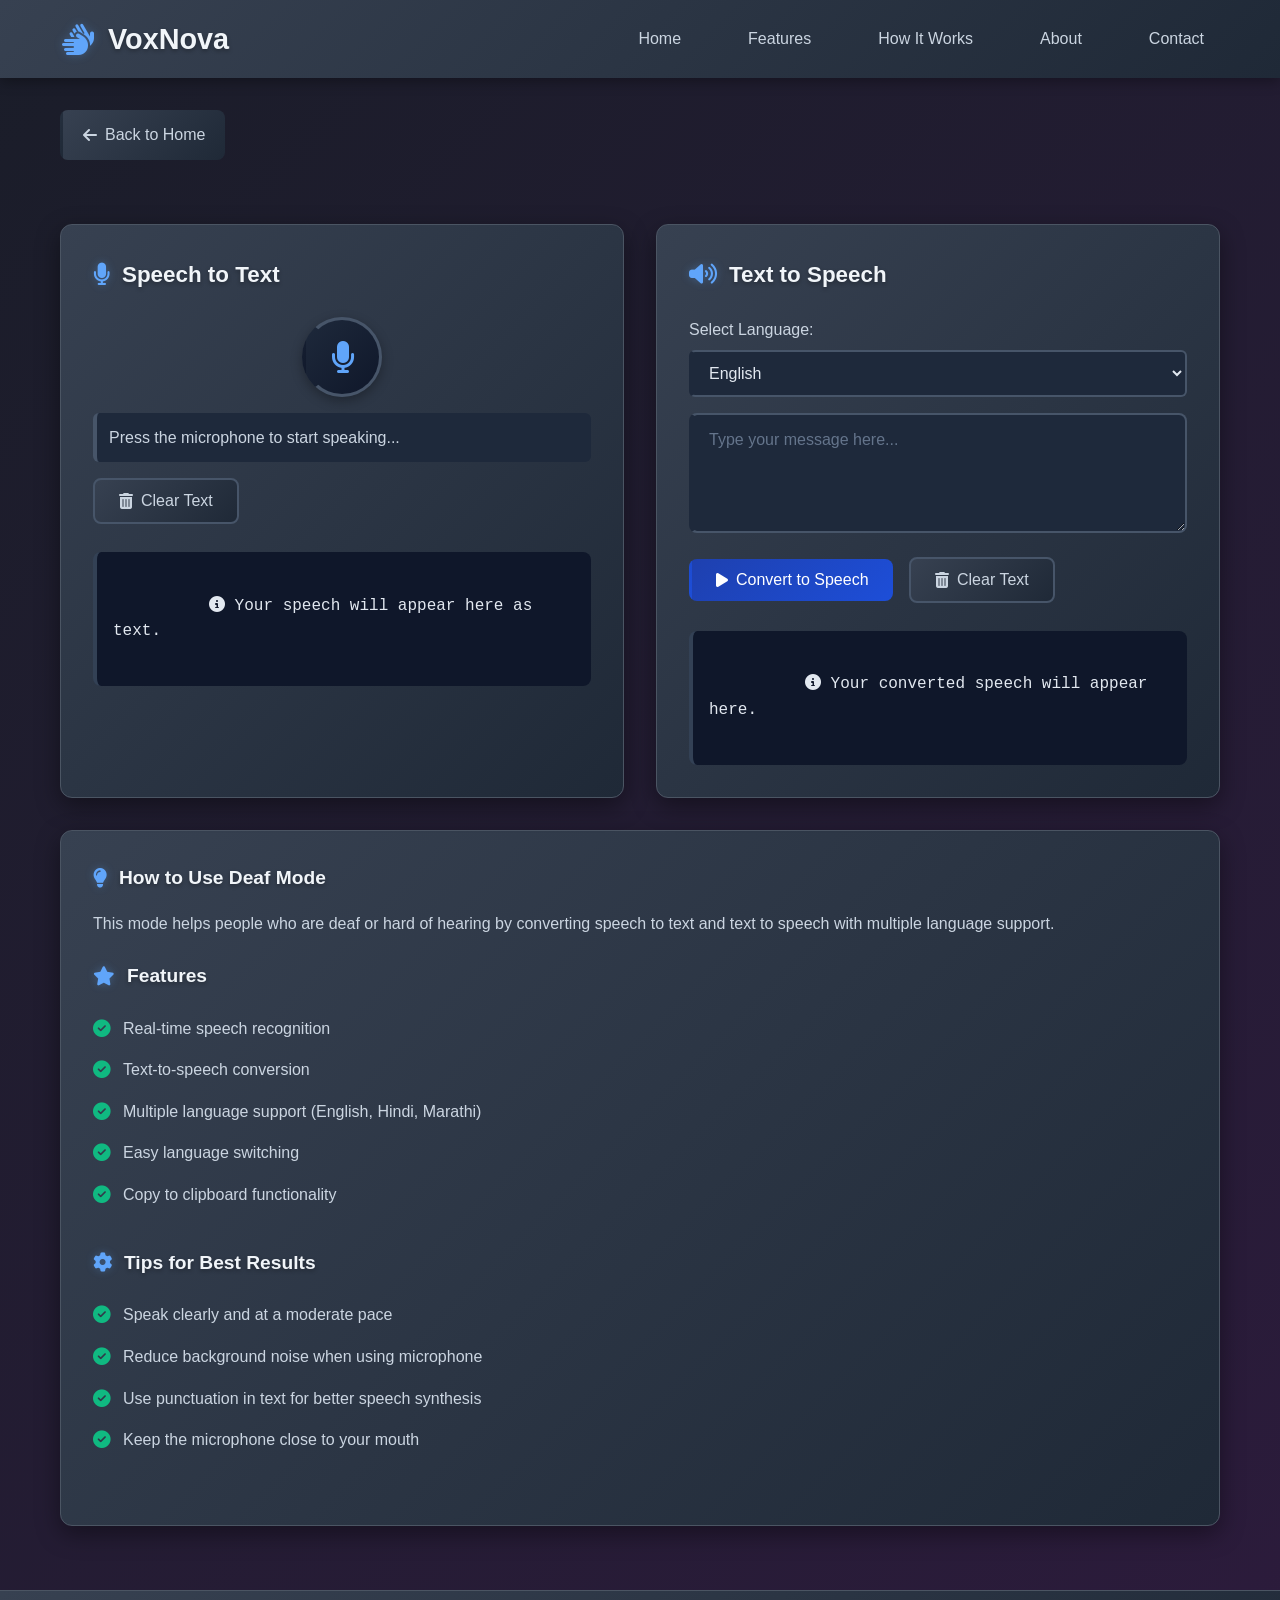
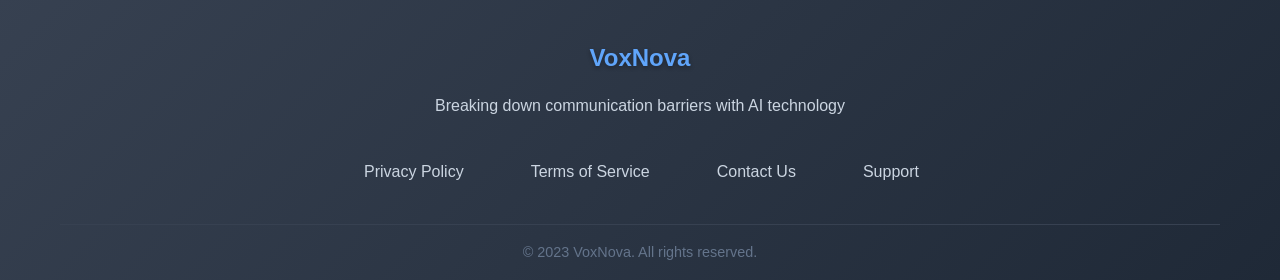
==== templates/deaf.html @ 449f7f17 "`Removed multiple files from the VoxNova project, including HTML templates and CSS stylesheets, as w" ====
<!DOCTYPE html>
<html lang="en">
<head>
  <meta charset="UTF-8">
  <meta name="viewport" content="width=device-width, initial-scale=1.0">
  <title>VoxNova - Deaf Mode</title>
  <link rel="stylesheet" href="https://cdnjs.cloudflare.com/ajax/libs/font-awesome/6.4.0/css/all.min.css">
</head>
<style>
  * {
  margin: 0;
  padding: 0;
  box-sizing: border-box;
}

body {
  font-family: 'Segoe UI', Tahoma, Geneva, Verdana, sans-serif;
  background: linear-gradient(135deg, #1a1d29 0%, #2d1b3d 100%);
  color: #e2e8f0;
  line-height: 1.6;
  min-height: 100vh;
}

.container {
  max-width: 1200px;
  margin: 0 auto;
  padding: 0 20px;
}

/* Header Styles */
header {
  background: linear-gradient(135deg, #374151 0%, #1f2937 100%);
  padding: 1rem 0;
  box-shadow: 0 4px 12px rgba(0, 0, 0, 0.3);
  position: sticky;
  top: 0;
  z-index: 100;
}

.header-content {
  display: flex;
  justify-content: space-between;
  align-items: center;
}

.logo {
  display: flex;
  align-items: center;
  gap: 12px;
}

.logo-icon {
  font-size: 2rem;
  color: #60a5fa;
  text-shadow: 0 0 10px rgba(96, 165, 250, 0.3);
}

.logo h1 {
  color: #f1f5f9;
  font-size: 1.8rem;
  font-weight: 700;
  text-shadow: 0 2px 4px rgba(0, 0, 0, 0.3);
}

nav ul {
  display: flex;
  list-style: none;
  gap: 2rem;
}

nav a {
  color: #cbd5e1;
  text-decoration: none;
  font-weight: 500;
  padding: 8px 16px;
  border-radius: 6px;
  transition: all 0.3s ease;
  border-left: 3px solid transparent;
}

nav a:hover {
  color: #60a5fa;
  background: rgba(96, 165, 250, 0.1);
  border-left: 3px solid #60a5fa;
  box-shadow: 0 4px 12px rgba(96, 165, 250, 0.2);
}

/* Back Button */
.back-btn {
  display: inline-flex;
  align-items: center;
  gap: 8px;
  color: #cbd5e1;
  text-decoration: none;
  padding: 12px 20px;
  margin: 2rem 0;
  background: linear-gradient(135deg, #374151 0%, #1f2937 100%);
  border-radius: 8px;
  border-left: 3px solid transparent;
  transition: all 0.3s ease;
  font-weight: 500;
}

.back-btn:hover {
  color: #60a5fa;
  border-left: 3px solid #60a5fa;
  box-shadow: 0 6px 16px rgba(96, 165, 250, 0.25);
  transform: translateY(-2px);
}

/* Main Content */
.main-content {
  display: grid;
  grid-template-columns: 1fr 1fr;
  gap: 2rem;
  margin: 2rem 0;
}

.box {
  background: linear-gradient(135deg, #374151 0%, #1f2937 100%);
  padding: 2rem;
  border-radius: 12px;
  box-shadow: 0 8px 24px rgba(0, 0, 0, 0.4);
  border: 1px solid #4b5563;
}

.box h2 {
  color: #f1f5f9;
  margin-bottom: 1.5rem;
  display: flex;
  align-items: center;
  gap: 12px;
  font-size: 1.4rem;
  text-shadow: 0 2px 4px rgba(0, 0, 0, 0.3);
}

.box h2 i {
  color: #60a5fa;
  text-shadow: 0 0 8px rgba(96, 165, 250, 0.3);
}

/* Microphone Button */
.mic-btn {
  width: 80px;
  height: 80px;
  border-radius: 50%;
  background: linear-gradient(135deg, #1e293b, #0f172a);
  border: 3px solid #475569;
  color: #60a5fa;
  font-size: 2rem;
  cursor: pointer;
  transition: all 0.3s ease;
  display: flex;
  align-items: center;
  justify-content: center;
  margin: 1rem auto;
  box-shadow: 0 4px 12px rgba(0, 0, 0, 0.3);
  border-left: 4px solid transparent;
}

.mic-btn:hover {
  border-left: 4px solid #60a5fa;
  box-shadow: 0 8px 24px rgba(96, 165, 250, 0.3);
  transform: translateY(-2px);
  background: linear-gradient(135deg, #334155, #1e293b);
}

.mic-btn.active {
  background: linear-gradient(135deg, #dc2626, #991b1b);
  border-color: #ef4444;
  animation: pulse 1.5s infinite;
}

@keyframes pulse {
  0%, 100% { transform: scale(1); }
  50% { transform: scale(1.05); }
}

/* Language Selector */
.language-selector {
  margin-bottom: 1rem;
}

.language-selector label {
  display: block;
  color: #cbd5e1;
  margin-bottom: 8px;
  font-weight: 500;
}

.language-selector select {
  width: 100%;
  padding: 12px;
  background: #1e293b;
  border: 2px solid #475569;
  border-left: 4px solid transparent;
  border-radius: 6px;
  color: #e2e8f0;
  font-size: 1rem;
  transition: all 0.3s ease;
}

.language-selector select:focus {
  outline: none;
  border-left: 4px solid #60a5fa;
  box-shadow: 0 4px 12px rgba(96, 165, 250, 0.2);
}

/* Textarea */
textarea {
  width: 100%;
  min-height: 120px;
  padding: 16px;
  background: #1e293b;
  border: 2px solid #475569;
  border-left: 4px solid transparent;
  border-radius: 8px;
  color: #e2e8f0;
  font-family: inherit;
  font-size: 1rem;
  resize: vertical;
  transition: all 0.3s ease;
  margin-bottom: 1rem;
}

textarea:focus {
  outline: none;
  border-left: 4px solid #60a5fa;
  box-shadow: 0 4px 12px rgba(96, 165, 250, 0.2);
}

textarea::placeholder {
  color: #64748b;
}

/* Buttons */
.btn {
  background: linear-gradient(135deg, #1e40af, #1d4ed8);
  color: white;
  border: none;
  padding: 12px 24px;
  border-radius: 8px;
  cursor: pointer;
  font-size: 1rem;
  font-weight: 500;
  transition: all 0.3s ease;
  display: inline-flex;
  align-items: center;
  gap: 8px;
  margin-right: 12px;
  margin-bottom: 12px;
  border-left: 3px solid transparent;
}

.btn:hover {
  background: linear-gradient(135deg, #2563eb, #1e40af);
  border-left: 3px solid #60a5fa;
  box-shadow: 0 6px 16px rgba(96, 165, 250, 0.3);
  transform: translateY(-2px);
}

.btn-secondary {
  background: linear-gradient(135deg, #374151, #1f2937);
  color: #cbd5e1;
  border: 2px solid #475569;
}

.btn-secondary:hover {
  background: linear-gradient(135deg, #4b5563, #374151);
  border-left: 3px solid #60a5fa;
  box-shadow: 0 6px 16px rgba(96, 165, 250, 0.2);
  color: #e2e8f0;
}

/* Status and Output */
.status {
  background: #1e293b;
  padding: 12px;
  border-radius: 6px;
  margin: 1rem 0;
  color: #cbd5e1;
  border-left: 4px solid #475569;
  font-weight: 500;
}

.output {
  background: #0f172a;
  padding: 16px;
  border-radius: 8px;
  margin-top: 1rem;
  color: #e2e8f0;
  border-left: 4px solid #334155;
  min-height: 60px;
  font-family: 'Courier New', monospace;
  white-space: pre-wrap;
  word-wrap: break-word;
}

/* Info Panel */
.info-panel {
  background: linear-gradient(135deg, #374151 0%, #1f2937 100%);
  padding: 2rem;
  border-radius: 12px;
  margin: 2rem 0;
  box-shadow: 0 8px 24px rgba(0, 0, 0, 0.4);
  border: 1px solid #4b5563;
}

.info-panel h3 {
  color: #f1f5f9;
  margin-bottom: 1rem;
  display: flex;
  align-items: center;
  gap: 12px;
  font-size: 1.2rem;
  text-shadow: 0 2px 4px rgba(0, 0, 0, 0.3);
}

.info-panel h3 i {
  color: #60a5fa;
  text-shadow: 0 0 8px rgba(96, 165, 250, 0.3);
}

.info-panel p {
  color: #cbd5e1;
  margin-bottom: 1.5rem;
  line-height: 1.7;
}

.feature-list {
  list-style: none;
  margin-bottom: 2rem;
}

.feature-list li {
  color: #cbd5e1;
  padding: 8px 0;
  display: flex;
  align-items: center;
  gap: 12px;
}

.feature-list li i {
  color: #10b981;
  font-size: 1.1rem;
}

/* Footer */
footer {
  background: linear-gradient(135deg, #374151 0%, #1f2937 100%);
  padding: 3rem 0 1rem;
  margin-top: 4rem;
  border-top: 1px solid #4b5563;
}

.footer-content {
  text-align: center;
}

.footer-logo {
  font-size: 1.5rem;
  font-weight: 700;
  color: #60a5fa;
  margin-bottom: 1rem;
  text-shadow: 0 2px 4px rgba(0, 0, 0, 0.3);
}

.footer-content p {
  color: #cbd5e1;
  margin-bottom: 2rem;
}

.footer-links {
  display: flex;
  justify-content: center;
  gap: 2rem;
  margin-bottom: 2rem;
  flex-wrap: wrap;
}

.footer-links a {
  color: #cbd5e1;
  text-decoration: none;
  padding: 8px 16px;
  border-radius: 6px;
  transition: all 0.3s ease;
  border-left: 3px solid transparent;
}

.footer-links a:hover {
  color: #60a5fa;
  background: rgba(96, 165, 250, 0.1);
  border-left: 3px solid #60a5fa;
  box-shadow: 0 4px 12px rgba(96, 165, 250, 0.2);
}

.copyright {
  color: #64748b;
  font-size: 0.9rem;
  padding-top: 1rem;
  border-top: 1px solid #374151;
}

/* Responsive Design */
@media (max-width: 768px) {
  .main-content {
    grid-template-columns: 1fr;
    gap: 1.5rem;
  }
  
  .header-content {
    flex-direction: column;
    gap: 1rem;
  }
  
  nav ul {
    gap: 1rem;
  }
  
  .footer-links {
    flex-direction: column;
    gap: 0.5rem;
  }
  
  .box {
    padding: 1.5rem;
  }
  
  .info-panel {
    padding: 1.5rem;
  }
}

@media (max-width: 480px) {
  .container {
    padding: 0 15px;
  }
  
  .box {
    padding: 1rem;
  }
  
  .info-panel {
    padding: 1rem;
  }
  
  .mic-btn {
    width: 70px;
    height: 70px;
    font-size: 1.5rem;
  }
}
</style>
<body>
  <!-- Header -->
  <header>
    <div class="container header-content">
      <div class="logo">
        <i class="fas fa-hands logo-icon"></i>
        <h1>VoxNova</h1>
      </div>
      <nav>
        <ul>
          <li><a href="index.html">Home</a></li>
          <li><a href="#">Features</a></li>
          <li><a href="#">How It Works</a></li>
          <li><a href="#">About</a></li>
          <li><a href="#">Contact</a></li>
        </ul>
      </nav>
    </div>
  </header>

  <!-- Main Content -->
  <div class="container">
    <a href="index.html" class="back-btn">
      <i class="fas fa-arrow-left"></i> Back to Home
    </a>
    
    <div class="main-content">
      <!-- Speech to Text Box -->
      <div class="box">
        <h2><i class="fas fa-microphone"></i> Speech to Text</h2>
        <button class="mic-btn" id="micButton">
          <i class="fas fa-microphone"></i>
        </button>
        <div class="status" id="status">Press the microphone to start speaking...</div>
        <button class="btn btn-secondary" onclick="clearSttText()">
          <i class="fas fa-trash-alt"></i> Clear Text
        </button>
        <div class="output" id="sttOutput">
          <i class="fas fa-info-circle"></i> Your speech will appear here as text.
        </div>
      </div>
      
      <!-- Text to Speech Box -->
      <div class="box">
        <h2><i class="fas fa-volume-up"></i> Text to Speech</h2>
        
        <div class="language-selector">
          <label for="languageSelect">Select Language:</label>
          <select id="languageSelect">
            <option value="en">English</option>
            <option value="hi">Hindi</option>
            <option value="mr">Marathi</option>
          </select>
        </div>
        
        <textarea id="textInput" placeholder="Type your message here..."></textarea>
        <button class="btn" onclick="convertToSpeech()">
          <i class="fas fa-play"></i> Convert to Speech
        </button>
        <button class="btn btn-secondary" onclick="clearTtsText()">
          <i class="fas fa-trash-alt"></i> Clear Text
        </button>
        <div class="output" id="ttsOutput">
          <i class="fas fa-info-circle"></i> Your converted speech will appear here.
        </div>
      </div>
    </div>
    
    <!-- Info Panel -->
    <div class="info-panel">
      <h3><i class="fas fa-lightbulb"></i> How to Use Deaf Mode</h3>
      <p>This mode helps people who are deaf or hard of hearing by converting speech to text and text to speech with multiple language support.</p>
      
      <h3><i class="fas fa-star"></i> Features</h3>
      <ul class="feature-list">
        <li><i class="fas fa-check-circle"></i> Real-time speech recognition</li>
        <li><i class="fas fa-check-circle"></i> Text-to-speech conversion</li>
        <li><i class="fas fa-check-circle"></i> Multiple language support (English, Hindi, Marathi)</li>
        <li><i class="fas fa-check-circle"></i> Easy language switching</li>
        <li><i class="fas fa-check-circle"></i> Copy to clipboard functionality</li>
      </ul>
      
      <h3><i class="fas fa-cog"></i> Tips for Best Results</h3>
      <ul class="feature-list">
        <li><i class="fas fa-check-circle"></i> Speak clearly and at a moderate pace</li>
        <li><i class="fas fa-check-circle"></i> Reduce background noise when using microphone</li>
        <li><i class="fas fa-check-circle"></i> Use punctuation in text for better speech synthesis</li>
        <li><i class="fas fa-check-circle"></i> Keep the microphone close to your mouth</li>
      </ul>
    </div>
  </div>

  <!-- Footer -->
  <footer>
    <div class="container footer-content">
      <div class="footer-logo">VoxNova</div>
      <p>Breaking down communication barriers with AI technology</p>
      
      <div class="footer-links">
        <a href="#">Privacy Policy</a>
        <a href="#">Terms of Service</a>
        <a href="#">Contact Us</a>
        <a href="#">Support</a>
      </div>
      
      <div class="copyright">
        &copy; 2023 VoxNova. All rights reserved.
      </div>
    </div>
  </footer>

  <script>
    // Text to Speech functionality
    function convertToSpeech() {
      const text = document.getElementById("textInput").value;
      const output = document.getElementById("ttsOutput");
      const languageSelect = document.getElementById("languageSelect");
      const selectedLanguage = languageSelect.value;

      if (text.trim() === "") {
        output.innerHTML = '<i class="fas fa-exclamation-triangle"></i> Please enter some text.';
        return;
      }

      // Show text in output box
      output.innerHTML = `<i class="fas fa-volume-up"></i> Speaking: "${text}"`;

      // Use browser TTS
      const utterance = new SpeechSynthesisUtterance(text);
      
      // Set language based on selection
      if (selectedLanguage === "hi") {
        utterance.lang = "hi-IN";
        output.innerHTML += "<br><i class='fas fa-language'></i> Language: Hindi";
      } else if (selectedLanguage === "mr") {
        utterance.lang = "mr-IN";
        output.innerHTML += "<br><i class='fas fa-language'></i> Language: Marathi";
      } else {
        utterance.lang = "en-US";
        output.innerHTML += "<br><i class='fas fa-language'></i> Language: English";
      }
      
      // Set up event listeners for speech events
      utterance.onstart = function() {
        output.innerHTML = `<i class="fas fa-volume-up"></i> Speaking: "${text}"`;
        if (selectedLanguage === "hi") {
          output.innerHTML += "<br><i class='fas fa-language'></i> Language: Hindi";
        } else if (selectedLanguage === "mr") {
          output.innerHTML += "<br><i class='fas fa-language'></i> Language: Marathi";
        } else {
          output.innerHTML += "<br><i class='fas fa-language'></i> Language: English";
        }
      };
      
      utterance.onend = function() {
        output.innerHTML += `<br><i class="fas fa-check-circle" style="color: var(--success);"></i> Finished speaking`;
      };
      
      speechSynthesis.speak(utterance);
    }
    
    function clearTtsText() {
      document.getElementById("textInput").value = "";
      document.getElementById("ttsOutput").innerHTML = '<i class="fas fa-info-circle"></i> Your converted speech will appear here.';
    }
    
    // Speech to Text functionality
    const micButton = document.getElementById("micButton");
    const status = document.getElementById("status");
    const sttOutput = document.getElementById("sttOutput");

    let recognition;
    let isListening = false;

    // Initialize speech recognition
    function initSpeechRecognition() {
      if ("webkitSpeechRecognition" in window) {
        recognition = new webkitSpeechRecognition();
        recognition.continuous = false;
        recognition.interimResults = true;
        recognition.lang = "en-US";
        
        recognition.onstart = function() {
          isListening = true;
          micButton.classList.add("active");
          status.innerHTML = "<i class='fas fa-circle' style='color: var(--error);'></i> Listening...";
        };
        
        recognition.onresult = function(event) {
          let transcript = "";
          for (let i = event.resultIndex; i < event.results.length; i++) {
            transcript += event.results[i][0].transcript;
          }
          sttOutput.innerHTML = transcript;
        };
        
        recognition.onerror = function(event) {
          status.innerHTML = "<i class='fas fa-exclamation-triangle'></i> Error: " + event.error;
        };
        
        recognition.onend = function() {
          isListening = false;
          micButton.classList.remove("active");
          status.innerHTML = "Press the microphone to start speaking...";
        };
      } else {
        status.innerHTML = "<i class='fas fa-exclamation-triangle'></i> Your browser does not support Speech Recognition. Try Chrome or Edge.";
        micButton.disabled = true;
      }
    }

    // Toggle speech recognition
    micButton.addEventListener("click", () => {
      if (!recognition) return;
      
      if (!isListening) {
        recognition.start();
      } else {
        recognition.stop();
      }
    });

    // Clear speech to text
    function clearSttText() {
      sttOutput.innerHTML = '<i class="fas fa-info-circle"></i> Your speech will appear here as text.';
      status.innerHTML = "Press the microphone to start speaking...";
    }

    // Initialize on page load
    window.addEventListener('load', initSpeechRecognition);
    
    // Add keyboard shortcut (Ctrl+Enter to convert text to speech)
    document.addEventListener('DOMContentLoaded', function() {
      const textInput = document.getElementById("textInput");
      if (textInput) {
        textInput.addEventListener("keydown", function(e) {
          if (e.ctrlKey && e.key === "Enter") {
            convertToSpeech();
          }
        });
      }
    });
  </script>
</body>
</html>
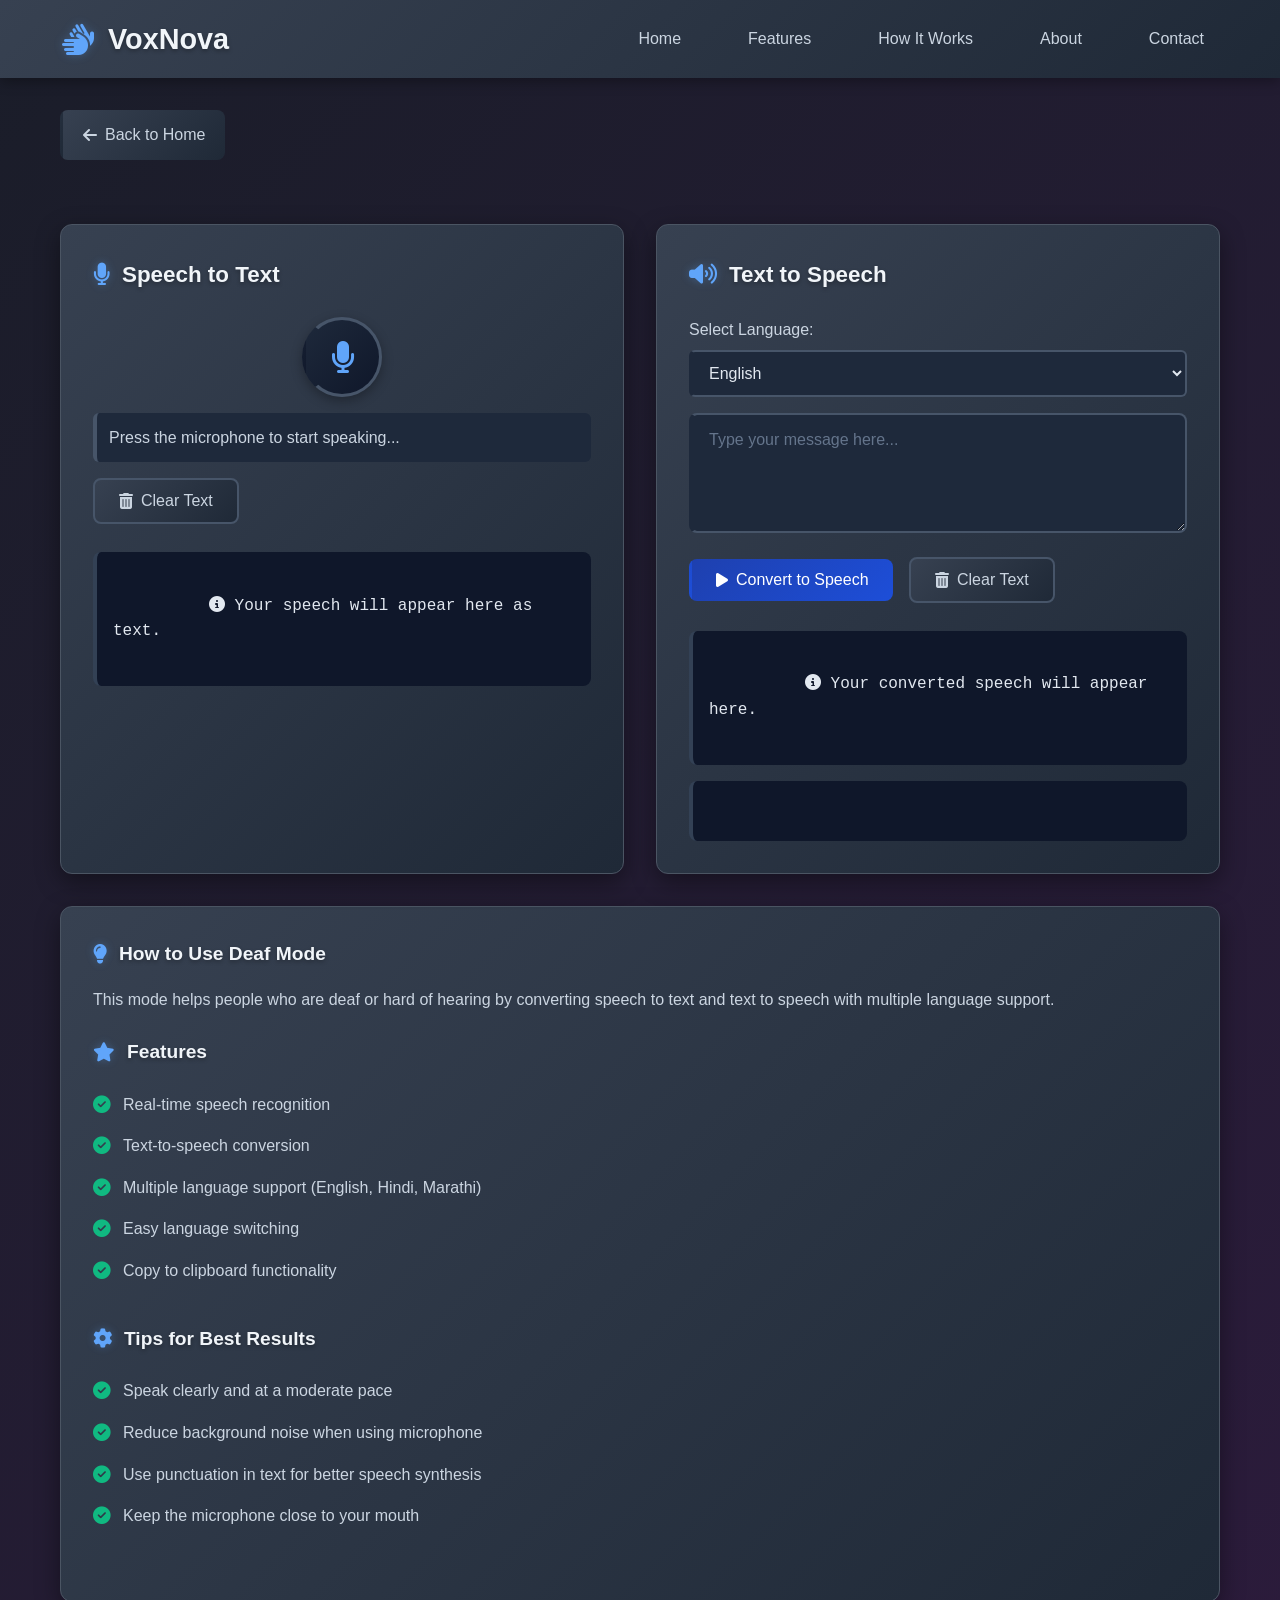
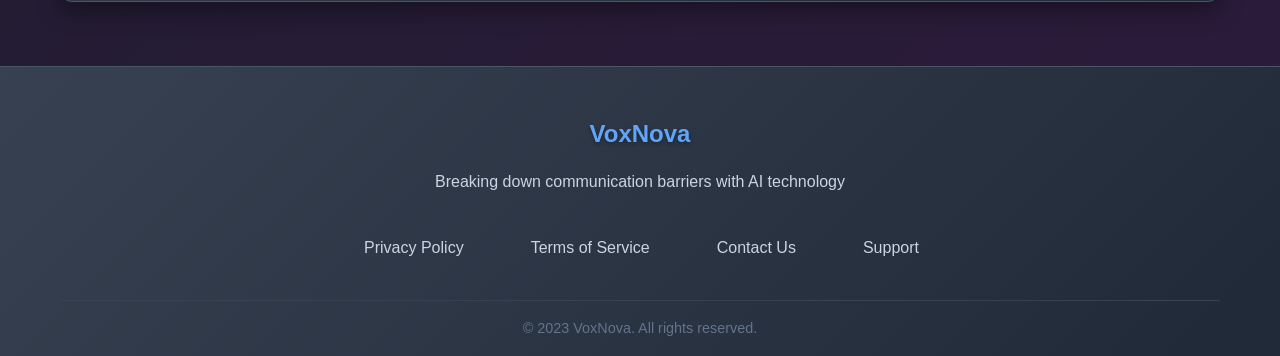
==== commit 216a1d62: "Initial commit for VoxNova backend" ====
--- a/templates/deaf.html
+++ b/templates/deaf.html
@@ -476,7 +476,7 @@
     <a href="index.html" class="back-btn">
       <i class="fas fa-arrow-left"></i> Back to Home
     </a>
-    
+
     <div class="main-content">
       <!-- Speech to Text Box -->
       <div class="box">
@@ -492,11 +492,11 @@
           <i class="fas fa-info-circle"></i> Your speech will appear here as text.
         </div>
       </div>
-      
+
       <!-- Text to Speech Box -->
       <div class="box">
         <h2><i class="fas fa-volume-up"></i> Text to Speech</h2>
-        
+
         <div class="language-selector">
           <label for="languageSelect">Select Language:</label>
           <select id="languageSelect">
@@ -505,7 +505,7 @@
             <option value="mr">Marathi</option>
           </select>
         </div>
-        
+
         <textarea id="textInput" placeholder="Type your message here..."></textarea>
         <button class="btn" onclick="convertToSpeech()">
           <i class="fas fa-play"></i> Convert to Speech
@@ -516,14 +516,15 @@
         <div class="output" id="ttsOutput">
           <i class="fas fa-info-circle"></i> Your converted speech will appear here.
         </div>
+        <div class="output" id="translatedOutput"></div>
       </div>
     </div>
-    
+
     <!-- Info Panel -->
     <div class="info-panel">
       <h3><i class="fas fa-lightbulb"></i> How to Use Deaf Mode</h3>
       <p>This mode helps people who are deaf or hard of hearing by converting speech to text and text to speech with multiple language support.</p>
-      
+
       <h3><i class="fas fa-star"></i> Features</h3>
       <ul class="feature-list">
         <li><i class="fas fa-check-circle"></i> Real-time speech recognition</li>
@@ -532,7 +533,7 @@
         <li><i class="fas fa-check-circle"></i> Easy language switching</li>
         <li><i class="fas fa-check-circle"></i> Copy to clipboard functionality</li>
       </ul>
-      
+
       <h3><i class="fas fa-cog"></i> Tips for Best Results</h3>
       <ul class="feature-list">
         <li><i class="fas fa-check-circle"></i> Speak clearly and at a moderate pace</li>
@@ -548,25 +549,27 @@
     <div class="container footer-content">
       <div class="footer-logo">VoxNova</div>
       <p>Breaking down communication barriers with AI technology</p>
-      
       <div class="footer-links">
         <a href="#">Privacy Policy</a>
         <a href="#">Terms of Service</a>
         <a href="#">Contact Us</a>
         <a href="#">Support</a>
       </div>
-      
       <div class="copyright">
         &copy; 2023 VoxNova. All rights reserved.
       </div>
     </div>
   </footer>
 
+  <!-- Scripts -->
   <script>
-    // Text to Speech functionality
-    function convertToSpeech() {
+    // -------------------------
+    // Text to Speech with Translation
+    // -------------------------
+    async function convertToSpeech() {
       const text = document.getElementById("textInput").value;
       const output = document.getElementById("ttsOutput");
+      const translatedOutput = document.getElementById("translatedOutput");
       const languageSelect = document.getElementById("languageSelect");
       const selectedLanguage = languageSelect.value;
 
@@ -575,49 +578,49 @@
         return;
       }
 
-      // Show text in output box
-      output.innerHTML = `<i class="fas fa-volume-up"></i> Speaking: "${text}"`;
-
-      // Use browser TTS
-      const utterance = new SpeechSynthesisUtterance(text);
-      
-      // Set language based on selection
-      if (selectedLanguage === "hi") {
-        utterance.lang = "hi-IN";
-        output.innerHTML += "<br><i class='fas fa-language'></i> Language: Hindi";
-      } else if (selectedLanguage === "mr") {
-        utterance.lang = "mr-IN";
-        output.innerHTML += "<br><i class='fas fa-language'></i> Language: Marathi";
-      } else {
-        utterance.lang = "en-US";
-        output.innerHTML += "<br><i class='fas fa-language'></i> Language: English";
+      try {
+        const res = await fetch("http://127.0.0.1:5000/translate_api", {
+          method: "POST",
+          headers: { "Content-Type": "application/json" },
+          body: JSON.stringify({ text: text, lang: selectedLanguage })
+        });
+
+        const data = await res.json();
+        if (data.error) {
+          output.innerHTML = `<i class="fas fa-exclamation-triangle"></i> Error: ${data.error}`;
+          return;
+        }
+
+        const translatedText = data.translated;
+        translatedOutput.innerHTML = `<i class="fas fa-language"></i> Translated: ${translatedText}`;
+        output.innerHTML = `<i class="fas fa-volume-up"></i> Speaking: "${translatedText}"`;
+
+        const utterance = new SpeechSynthesisUtterance(translatedText);
+        if (selectedLanguage === "hi") utterance.lang = "hi-IN";
+        else if (selectedLanguage === "mr") utterance.lang = "mr-IN";
+        else utterance.lang = "en-US";
+
+        utterance.onend = function () {
+          output.innerHTML += `<br><i class="fas fa-check-circle" style="color: var(--success);"></i> Finished speaking`;
+        };
+
+        speechSynthesis.speak(utterance);
+
+      } catch (err) {
+        console.error("Translation error:", err);
+        output.innerHTML = `<i class="fas fa-exclamation-triangle"></i> Could not connect to translation service.`;
       }
-      
-      // Set up event listeners for speech events
-      utterance.onstart = function() {
-        output.innerHTML = `<i class="fas fa-volume-up"></i> Speaking: "${text}"`;
-        if (selectedLanguage === "hi") {
-          output.innerHTML += "<br><i class='fas fa-language'></i> Language: Hindi";
-        } else if (selectedLanguage === "mr") {
-          output.innerHTML += "<br><i class='fas fa-language'></i> Language: Marathi";
-        } else {
-          output.innerHTML += "<br><i class='fas fa-language'></i> Language: English";
-        }
-      };
-      
-      utterance.onend = function() {
-        output.innerHTML += `<br><i class="fas fa-check-circle" style="color: var(--success);"></i> Finished speaking`;
-      };
-      
-      speechSynthesis.speak(utterance);
     }
-    
+
     function clearTtsText() {
       document.getElementById("textInput").value = "";
       document.getElementById("ttsOutput").innerHTML = '<i class="fas fa-info-circle"></i> Your converted speech will appear here.';
+      document.getElementById("translatedOutput").innerHTML = '';
     }
-    
-    // Speech to Text functionality
+
+    // -------------------------
+    // Speech to Text (STT)
+    // -------------------------
     const micButton = document.getElementById("micButton");
     const status = document.getElementById("status");
     const sttOutput = document.getElementById("sttOutput");
@@ -625,33 +628,32 @@
     let recognition;
     let isListening = false;
 
-    // Initialize speech recognition
     function initSpeechRecognition() {
       if ("webkitSpeechRecognition" in window) {
         recognition = new webkitSpeechRecognition();
         recognition.continuous = false;
         recognition.interimResults = true;
         recognition.lang = "en-US";
-        
-        recognition.onstart = function() {
+
+        recognition.onstart = function () {
           isListening = true;
           micButton.classList.add("active");
           status.innerHTML = "<i class='fas fa-circle' style='color: var(--error);'></i> Listening...";
         };
-        
-        recognition.onresult = function(event) {
+
+        recognition.onresult = function (event) {
           let transcript = "";
           for (let i = event.resultIndex; i < event.results.length; i++) {
             transcript += event.results[i][0].transcript;
           }
           sttOutput.innerHTML = transcript;
         };
-        
-        recognition.onerror = function(event) {
+
+        recognition.onerror = function (event) {
           status.innerHTML = "<i class='fas fa-exclamation-triangle'></i> Error: " + event.error;
         };
-        
-        recognition.onend = function() {
+
+        recognition.onend = function () {
           isListening = false;
           micButton.classList.remove("active");
           status.innerHTML = "Press the microphone to start speaking...";
@@ -662,37 +664,28 @@
       }
     }
 
-    // Toggle speech recognition
     micButton.addEventListener("click", () => {
       if (!recognition) return;
-      
-      if (!isListening) {
-        recognition.start();
-      } else {
-        recognition.stop();
-      }
+      if (!isListening) recognition.start();
+      else recognition.stop();
     });
 
-    // Clear speech to text
     function clearSttText() {
       sttOutput.innerHTML = '<i class="fas fa-info-circle"></i> Your speech will appear here as text.';
       status.innerHTML = "Press the microphone to start speaking...";
     }
 
-    // Initialize on page load
-    window.addEventListener('load', initSpeechRecognition);
-    
-    // Add keyboard shortcut (Ctrl+Enter to convert text to speech)
-    document.addEventListener('DOMContentLoaded', function() {
+    // Keyboard shortcut: Ctrl+Enter
+    document.addEventListener('DOMContentLoaded', () => {
       const textInput = document.getElementById("textInput");
       if (textInput) {
-        textInput.addEventListener("keydown", function(e) {
-          if (e.ctrlKey && e.key === "Enter") {
-            convertToSpeech();
-          }
+        textInput.addEventListener("keydown", (e) => {
+          if (e.ctrlKey && e.key === "Enter") convertToSpeech();
         });
       }
     });
+
+    // Initialize STT on page load
+    window.addEventListener('load', initSpeechRecognition);
   </script>
 </body>
-</html>
